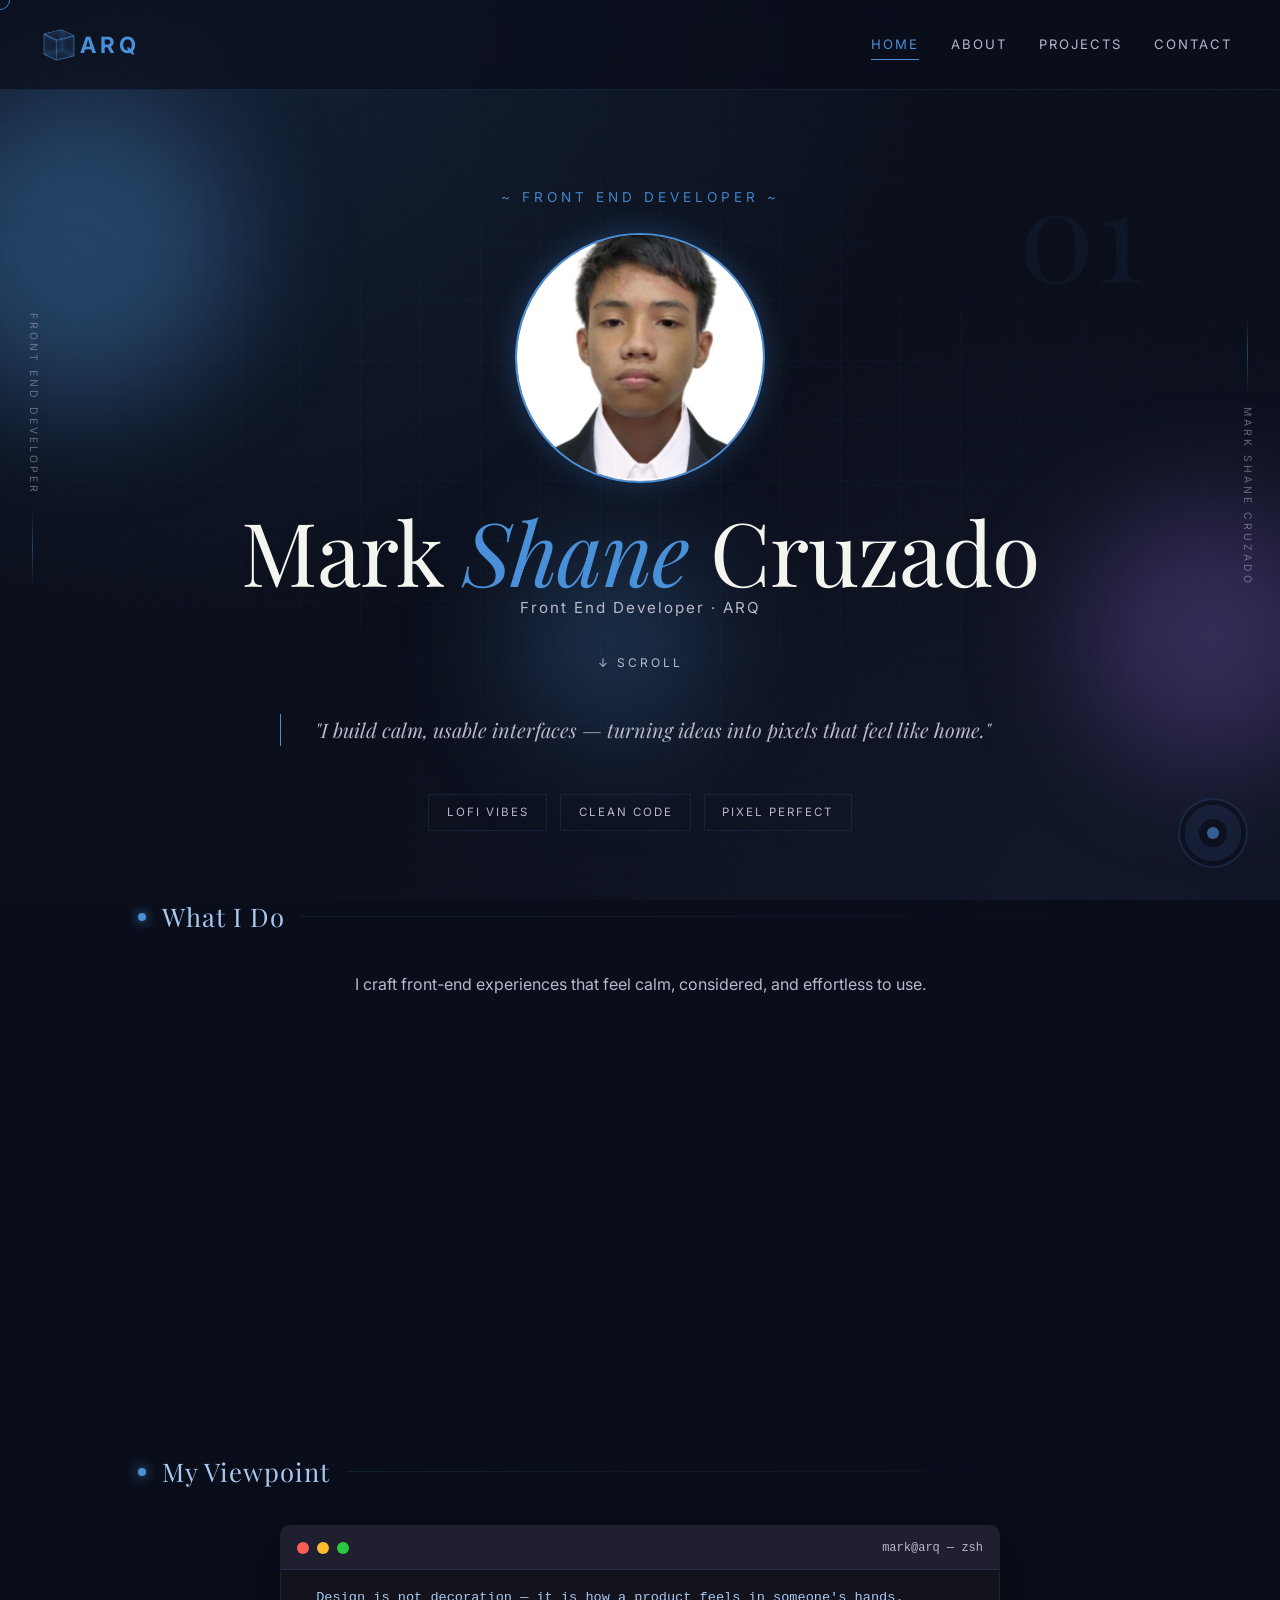
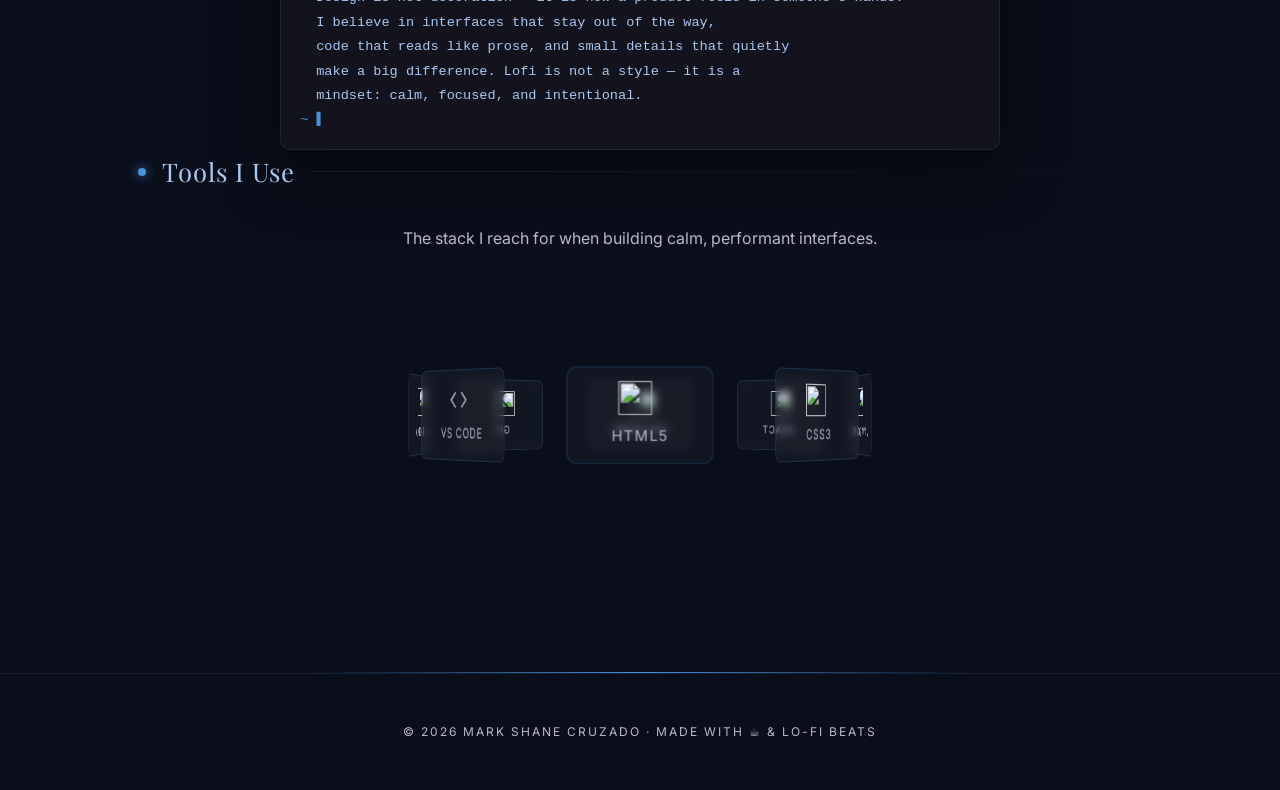
==== index.html @ 0806b543 "add stuff" ====
<!DOCTYPE html>
<html lang="en">
<head>
<meta charset="UTF-8">
<meta name="viewport" content="width=device-width, initial-scale=1.0">
<title>Mark Shane Cruzado — Front End Developer</title>
<link rel="preconnect" href="https://fonts.googleapis.com">
<link rel="preconnect" href="https://fonts.gstatic.com" crossorigin>
<link href="https://fonts.googleapis.com/css2?family=Playfair+Display:ital,wght@0,300;0,400;1,300&family=Inter:wght@300;400;500&display=swap" rel="stylesheet">
<link rel="stylesheet" href="styles.css">
</head>
<body>
  <div class="noise"></div>
  <div class="orb one"></div>
  <div class="orb two"></div>
  <div class="orb three"></div>
  <div class="record"></div>
  <div class="grid-bg"></div>
  <div class="loader">
    <div class="cube-loader">
      <div class="cube-face front"></div>
      <div class="cube-face back"></div>
      <div class="cube-face right"></div>
      <div class="cube-face left"></div>
      <div class="cube-face top"></div>
      <div class="cube-face bottom"></div>
    </div>
    <span class="loader-text" id="loaderText">ARQ</span>
    <span class="loader-sub" id="loaderSub">Access / Resolve / Question</span>
    <div class="loader-bar"></div>
  </div>
  <div class="cursor"></div>
  <div class="scroll-progress"></div>
  <div class="parallax-bg">
    <div class="para-layer para-1"></div>
    <div class="para-layer para-2"></div>
    <div class="para-layer para-3"></div>
  </div>
  <div class="side-left">
    <span class="side-text">front end developer</span>
    <div class="side-line"></div>
  </div>
  <div class="side-right">
    <div class="side-line"></div>
    <span class="side-text">mark shane cruzado</span>
  </div>
  <header class="site-header">
    <div class="logo"><span class="cube"><span class="face front"></span><span class="face back"></span><span class="face right"></span><span class="face left"></span><span class="face top"></span><span class="face bottom"></span></span><span class="dot">ARQ</span></div>
    <button class="burger" id="burgerBtn" aria-label="Menu">
      <span></span><span></span><span></span>
    </button>
    <nav id="mainNav">
      <a href="index.html" class="active">home</a>
      <a href="about.html">about</a>
      <a href="projects.html">projects</a>
      <a href="contact.html">contact</a>
    </nav>
  </header>

  <main class="hero">
    <p class="eyebrow">~ front end developer ~</p>
    <div class="profile-wrap">
      <div class="profile-pic">
        <img src="pics/shn.jpg" alt="Mark Shane Cruzado" />
      </div>
    </div>
    <h1 class="name">Mark <em>Shane</em> Cruzado</h1>
    <p class="subtitle">Front End Developer · ARQ</p>
    <div class="scroll-hint">↓ scroll</div>
    <blockquote class="quote">
      "I build calm, usable interfaces — turning ideas into pixels that feel like home."
    </blockquote>
    <div class="meta" style="justify-content:center">
      <span class="pill">Lofi vibes</span>
      <span class="pill">Clean code</span>
      <span class="pill">Pixel perfect</span>
    </div>

    <section class="what-i-do" style="text-align:center">
      <h2>What I Do</h2>
      <p class="section-lead">I craft front-end experiences that feel calm, considered, and effortless to use.</p>
      <div class="slideshow">
        <div class="slide" style="--i:0">
          <div class="card">
            <div class="card-icon">
              <svg viewBox="0 0 24 24" fill="none" stroke="currentColor" stroke-width="1.5"><rect x="3" y="3" width="18" height="18" rx="2"/><path d="M3 9h18M9 21V9"/></svg>
            </div>
            <h3>UI Development</h3>
            <p>Building responsive, accessible interfaces with semantic HTML, modern CSS, and component-driven JavaScript that scale gracefully.</p>
          </div>
        </div>
        <div class="slide" style="--i:1">
          <div class="card">
            <div class="card-icon">
              <svg viewBox="0 0 24 24" fill="none" stroke="currentColor" stroke-width="1.5"><path d="M3 12h4l3-9 4 18 3-9h4"/></svg>
            </div>
            <h3>Interaction Design</h3>
            <p>Bringing layouts to life through subtle motion, fluid transitions, and micro-interactions that guide without overwhelming.</p>
          </div>
        </div>
        <div class="slide" style="--i:2">
          <div class="card">
            <div class="card-icon">
              <svg viewBox="0 0 24 24" fill="none" stroke="currentColor" stroke-width="1.5"><path d="M13 2L3 14h9l-1 8 10-12h-9l1-8z"/></svg>
            </div>
            <h3>Performance</h3>
            <p>Optimizing load times, accessibility scores, and bundle weight so every experience stays fast and inclusive.</p>
          </div>
        </div>
      </div>
    </section>

    <section class="terminal-section" style="text-align:center">
      <h2>My Viewpoint</h2>
      <div class="terminal">
        <div class="terminal-bar">
          <span class="dot red"></span>
          <span class="dot yellow"></span>
          <span class="dot green"></span>
          <span class="terminal-title">mark@arq — zsh</span>
        </div>
        <div class="terminal-body">
          <p class="output type-line">Design is not decoration — it is how a product feels in someone's hands.</p>
          <p class="output type-line">I believe in interfaces that stay out of the way,</p>
          <p class="output type-line">code that reads like prose, and small details that quietly</p>
          <p class="output type-line">make a big difference. Lofi is not a style — it is a</p>
          <p class="output type-line">mindset: calm, focused, and intentional.</p>
          <p><span class="prompt">~</span> <span class="cursor-blink">▌</span></p>
        </div>
      </div>
    </section>

    <section class="tools" style="text-align:center">
      <h2>Tools I Use</h2>
      <p class="section-lead">The stack I reach for when building calm, performant interfaces.</p>
      <div class="carousel">
        <div class="carousel-track">
          <div class="carousel-item"><img class="tool-icon" src="https://cdn.simpleicons.org/html5/4a90d9" alt=""><span>HTML5</span></div>
          <div class="carousel-item"><img class="tool-icon" src="https://cdn.simpleicons.org/css/4a90d9" alt=""><span>CSS3</span></div>
          <div class="carousel-item"><img class="tool-icon" src="https://cdn.simpleicons.org/javascript/4a90d9" alt=""><span>JavaScript</span></div>
          <div class="carousel-item"><img class="tool-icon" src="https://cdn.simpleicons.org/react/4a90d9" alt=""><span>React</span></div>
          <div class="carousel-item"><img class="tool-icon" src="https://cdn.simpleicons.org/tailwindcss/4a90d9" alt=""><span>Tailwind</span></div>
          <div class="carousel-item"><img class="tool-icon" src="https://cdn.simpleicons.org/git/4a90d9" alt=""><span>Git</span></div>
          <div class="carousel-item"><img class="tool-icon" src="https://cdn.simpleicons.org/figma/4a90d9" alt=""><span>Figma</span></div>
          <div class="carousel-item"><svg class="tool-icon" viewBox="0 0 24 24" fill="none" stroke="currentColor" stroke-width="1.5"><path d="M8 6l-6 6 6 6M16 6l6 6-6 6"/></svg><span>VS Code</span></div>
        </div>
      </div>
    </section>
  </main>

  <footer>
    <p>© 2026 Mark Shane Cruzado · made with ☕ & lo-fi beats</p>
  </footer>
  <script>
    const cursor = document.querySelector('.cursor');
    document.addEventListener('mousemove', e => {
      cursor.style.left = e.clientX + 'px';
      cursor.style.top = e.clientY + 'px';
    });
    document.querySelectorAll('a, button, .card, .pill').forEach(el => {
      el.addEventListener('mouseenter', () => cursor.classList.add('hover'));
      el.addEventListener('mouseleave', () => cursor.classList.remove('hover'));
    });
    const scrollProgress = document.querySelector('.scroll-progress');
    window.addEventListener('scroll', () => {
      const scrollTop = window.scrollY;
      const docHeight = document.documentElement.scrollHeight - window.innerHeight;
      const progress = (scrollTop / docHeight) * 100;
      scrollProgress.style.width = progress + '%';
    });
    document.getElementById('burgerBtn').addEventListener('click', function(){ document.getElementById('mainNav').classList.toggle('open'); this.classList.toggle('open'); });
    document.querySelectorAll('#mainNav a').forEach(a => a.addEventListener('click', () => { document.getElementById('mainNav').classList.remove('open'); document.getElementById('burgerBtn').classList.remove('open'); }));
    // Decrypt effect for ARQ
    const loaderText = document.getElementById('loaderText');
    const loaderSub = document.getElementById('loaderSub');
    const chars = 'ABCDEFGHIJKLMNOPQRSTUVWXYZ0123456789!@#$%';
    const target = 'ARQ';
    const subTarget = 'Access / Resolve / Question';
    let iteration = 0;
    const interval = setInterval(() => {
      loaderText.textContent = target.split('').map((letter, i) => {
        if (i < iteration) return target[i];
        return chars[Math.floor(Math.random() * chars.length)];
      }).join('');
      if (iteration >= target.length) {
        clearInterval(interval);
        // start subtitle decrypt after ARQ finishes
        let subIter = 0;
        const subInterval = setInterval(() => {
          loaderSub.textContent = subTarget.split('').map((letter, i) => {
            if (letter === ' ' || letter === '/') return letter;
            if (i < subIter) return subTarget[i];
            return chars[Math.floor(Math.random() * chars.length)];
          }).join('');
          if (subIter >= subTarget.length) clearInterval(subInterval);
          subIter += 1 / 4;
        }, 60);
      }
      iteration += 1 / 3;
    }, 40);
  </script>
</body>
</html>
---- styles.css ----
:root {
  --bg: #0a0e1a;
  --bg-2: #10162a;
  --card: rgba(255,255,255,0.03);
  --card-border: rgba(74,144,217,0.22);
  --accent: #4a90d9;
  --accent-2: #a8c8f0;
  --text: #f5f5f0;
  --muted: #b8b8c8;
  --border: rgba(74,144,217,0.14);
  --shadow: 0 20px 60px rgba(0,0,0,0.5);
  --glow: 0 0 40px rgba(74,144,217,0.2);
}

* { box-sizing: border-box; margin: 0; padding: 0; }

html, body {
  background: var(--bg);
  color: var(--text);
  font-family: "Inter", "Helvetica Neue", system-ui, sans-serif;
  line-height: 1.7;
  min-height: 100vh;
  -webkit-font-smoothing: antialiased;
}

body {
  background-image:
    radial-gradient(ellipse at 15% 0%, rgba(74,144,217,0.14), transparent 50%),
    radial-gradient(ellipse at 85% 100%, rgba(100,120,200,0.08), transparent 50%);
  background-attachment: fixed;
}

/* Lofi floating orbs */
.orb {
  position: fixed; border-radius: 50%; pointer-events: none; z-index: 0;
  filter: blur(60px); opacity: 0.35;
  animation: float 12s ease-in-out infinite;
}
.orb.one { width: 320px; height: 320px; background: #4a90d9; top: 10%; left: -80px; }
.orb.two { width: 260px; height: 260px; background: #7c5cbf; bottom: 15%; right: -60px; animation-delay: -4s; }
.orb.three { width: 200px; height: 200px; background: #3a6ea5; top: 60%; left: 40%; animation-delay: -8s; }

@keyframes float {
  0%, 100% { transform: translate(0,0) scale(1); }
  33% { transform: translate(30px,-40px) scale(1.05); }
  66% { transform: translate(-20px,30px) scale(0.95); }
}

/* Lofi vinyl / record accent */
.record {
  position: fixed; bottom: 2rem; right: 2rem; width: 70px; height: 70px;
  border-radius: 50%; border: 2px solid rgba(74,144,217,0.3);
  background: radial-gradient(circle, #0a0e1a 30%, #1a2540 31%, #1a2540 60%, #0a0e1a 61%);
  z-index: 3; animation: spin 8s linear infinite; opacity: 0.6;
}
.record::after {
  content: ''; position: absolute; top: 50%; left: 50%; transform: translate(-50%,-50%);
  width: 12px; height: 12px; border-radius: 50%; background: #4a90d9;
}

@keyframes spin { to { transform: rotate(360deg); } }

/* Subtle grid background */
.grid-bg {
  position: fixed; inset: 0; pointer-events: none; z-index: 0;
  background-image:
    linear-gradient(rgba(74,144,217,0.04) 1px, transparent 1px),
    linear-gradient(90deg, rgba(74,144,217,0.04) 1px, transparent 1px);
  background-size: 60px 60px;
  mask-image: radial-gradient(ellipse at center, black 30%, transparent 80%);
  -webkit-mask-image: radial-gradient(ellipse at center, black 30%, transparent 80%);
}

/* Card shine */
.card { position: relative; overflow: hidden; }
.card::before {
  content: ''; position: absolute; top: 0; left: -100%; width: 100%; height: 100%;
  background: linear-gradient(90deg, transparent, rgba(74,144,217,0.08), transparent);
  transition: left .6s;
}
.card:hover::before { left: 100%; }

/* Section divider glow */
section h2::before {
  content: ''; width: 8px; height: 8px; border-radius: 50%;
  background: var(--accent); box-shadow: 0 0 12px var(--accent);
}

.noise {
  position: fixed; inset: 0; pointer-events: none; opacity: 0.025; z-index: 1;
  background-image: url("data:image/svg+xml;utf8,<svg xmlns='http://www.w3.org/2000/svg' width='200' height='200'><filter id='n'><feTurbulence type='fractalNoise' baseFrequency='0.8' numOctaves='3'/></filter><rect width='100%' height='100%' filter='url(%23n)'/></svg>");
}

.site-header {
  display: flex; align-items: center; justify-content: space-between;
  padding: 1.6rem 3rem; border-bottom: 1px solid var(--border);
  backdrop-filter: blur(12px); position: sticky; top: 0; z-index: 10;
  background: rgba(10,14,26,0.7);
}
.logo { font-weight: 300; font-size: 1.4rem; letter-spacing: 4px; text-transform: uppercase; display: flex; align-items: center; gap: .6rem; }
.logo .dot { color: var(--accent); font-weight: 700; }
.logo-icon { width: 28px; height: 28px; }

/* 3D Cube Logo */
.cube {
  width: 22px; height: 22px;
  position: relative;
  transform-style: preserve-3d;
  transform: rotateX(-20deg) rotateY(35deg);
  animation: cubeSpin 8s linear infinite;
}
.cube .face {
  position: absolute; width: 22px; height: 22px;
  border: 1px solid rgba(74,144,217,0.6);
  background: rgba(74,144,217,0.08);
  backdrop-filter: blur(2px);
}
.cube .front  { transform: translateZ(11px); }
.cube .back   { transform: rotateY(180deg) translateZ(11px); }
.cube .right  { transform: rotateY(90deg) translateZ(11px); }
.cube .left   { transform: rotateY(-90deg) translateZ(11px); }
.cube .top    { transform: rotateX(90deg) translateZ(11px); }
.cube .bottom { transform: rotateX(-90deg) translateZ(11px); }

@keyframes cubeSpin {
  0%   { transform: rotateX(-20deg) rotateY(0deg); }
  100% { transform: rotateX(-20deg) rotateY(360deg); }
}
nav a {
  color: var(--muted); text-decoration: none; margin-left: 2rem;
  font-size: 0.82rem; letter-spacing: 2px; text-transform: uppercase;
  transition: color .3s; position: relative;
}
nav a::after {
  content: ''; position: absolute; left: 0; bottom: -4px; width: 0; height: 1px;
  background: var(--accent); transition: width .3s;
}
nav a:hover, nav a.active { color: var(--accent); }
nav a:hover::after, nav a.active::after { width: 100%; }

.hero { max-width: 1100px; margin: 0 auto; padding: 6rem 3rem 8rem; position: relative; z-index: 2; text-align: center; }
.hero::after {
  content: ''; position: absolute; bottom: 0; left: 50%; transform: translateX(-50%);
  width: 60%; height: 1px; background: linear-gradient(90deg, transparent, var(--accent), transparent);
}
@media (min-width: 1400px) { .hero { max-width: 1300px; } .hero .name { font-size: 6rem; } }
@media (max-width: 720px) { .hero { padding: 4rem 1.5rem 6rem; } .hero .name { font-size: 2.8rem; } }
.hero .name { text-align: center; }
.hero .quote { margin-left: auto; margin-right: auto; }
.hero .meta { justify-content: center; }
.subtitle { color: var(--muted); font-size: .95rem; margin-bottom: 2rem; letter-spacing: 2px; }
.scroll-hint { color: var(--muted); font-size: .75rem; letter-spacing: 3px; text-transform: uppercase; margin-top: 2rem; animation: bounce 2s ease-in-out infinite; }
@keyframes bounce { 0%,100% { transform: translateY(0); } 50% { transform: translateY(8px); } }

.name em { font-style: italic; color: var(--accent); }

/* Side decorations */
.side-left, .side-right {
  position: fixed; top: 50%; transform: translateY(-50%);
  display: flex; flex-direction: column; align-items: center; gap: .8rem;
  z-index: 2; pointer-events: none;
}
.side-left { left: 1.5rem; }
.side-right { right: 1.5rem; }
.side-text {
  font-size: .65rem; letter-spacing: 3px; text-transform: uppercase;
  color: var(--muted); writing-mode: vertical-rl; text-orientation: mixed;
  opacity: .5;
}
.side-line {
  width: 1px; height: 80px;
  background: linear-gradient(180deg, transparent, var(--accent), transparent);
  opacity: .4;
}
@media (max-width: 1024px) {
  .side-left, .side-right { display: none; }
}

/* Page loader */
.loader {
  position: fixed; inset: 0; z-index: 99999;
  background: var(--bg);
  display: flex; flex-direction: column; align-items: center; justify-content: center; gap: 2rem;
  animation: loaderFade 2.5s ease 5s forwards;
}

/* Rubik's Cube Loader */
.cube-loader {
  width: 80px; height: 80px;
  position: relative;
  transform-style: preserve-3d;
  animation: cubeRotate 3s linear infinite;
}
.cube-loader .cube-face {
  position: absolute; width: 80px; height: 80px;
  border: 2px solid rgba(74,144,217,0.3);
  background: rgba(74,144,217,0.05);
  backdrop-filter: blur(2px);
}
.cube-loader .front  { transform: translateZ(40px); background: linear-gradient(135deg, rgba(233,69,96,0.3), rgba(74,144,217,0.1)); }
.cube-loader .back   { transform: rotateY(180deg) translateZ(40px); background: linear-gradient(135deg, rgba(244,162,97,0.3), rgba(74,144,217,0.1)); }
.cube-loader .right  { transform: rotateY(90deg) translateZ(40px); background: linear-gradient(135deg, rgba(74,144,217,0.3), rgba(100,120,200,0.1)); }
.cube-loader .left   { transform: rotateY(-90deg) translateZ(40px); background: linear-gradient(135deg, rgba(124,92,191,0.3), rgba(74,144,217,0.1)); }
.cube-loader .top    { transform: rotateX(90deg) translateZ(40px); background: linear-gradient(135deg, rgba(58,110,165,0.3), rgba(74,144,217,0.1)); }
.cube-loader .bottom { transform: rotateX(-90deg) translateZ(40px); background: linear-gradient(135deg, rgba(42,42,74,0.3), rgba(74,144,217,0.1)); }
@keyframes cubeRotate {
  0%   { transform: rotateX(0deg) rotateY(0deg); }
  100% { transform: rotateX(360deg) rotateY(360deg); }
}
.loader-bar {
  position: absolute; bottom: 0; left: 0; height: 3px;
  background: var(--accent); width: 0;
  animation: loaderBar 2s ease forwards;
}
.loader-text {
  font-family: "Playfair Display", serif; font-size: 3rem;
  color: var(--accent); letter-spacing: 8px;
  animation: loaderPulse 2s ease infinite;
}
@keyframes loaderBar { to { width: 100%; } }
@keyframes loaderFade { to { opacity: 0; visibility: hidden; } }
@keyframes loaderPulse { 0%,100% { opacity: .6; } 50% { opacity: 1; } }

/* Scroll progress bar */
.scroll-progress {
  position: fixed; top: 0; left: 0; height: 3px;
  background: linear-gradient(90deg, var(--accent), var(--accent-2));
  z-index: 100; width: 0%;
  box-shadow: 0 0 10px var(--accent);
}

/* Profile Picture & Chibi */
.profile-wrap {
  position: relative;
  display: inline-block;
  margin-bottom: 1.5rem;
}
.profile-pic {
  width: 250px;
  height: 250px;
  border-radius: 50%;
  overflow: hidden;
  border: 2px solid var(--accent);
  box-shadow: 0 0 30px rgba(74,144,217,0.3);
  margin: 0 auto;
}
.profile-pic img {
  width: 100%;
  height: 100%;
  object-fit: cover;
}
.chibi-deepseek {
  position: absolute;
  top: -20px;
  right: -15px;
  z-index: 5;
  animation: chibiFloat 3s ease-in-out infinite;
}
.chibi-deepseek svg {
  width: 40px;
  height: 40px;
}
@keyframes chibiFloat {
  0%, 100% { transform: translateY(0); }
  50% { transform: translateY(-6px); }
}

/* Custom cursor */
body { cursor: none; }
.cursor {
  position: fixed; width: 20px; height: 20px; border-radius: 50%;
  border: 1.5px solid var(--accent); pointer-events: none; z-index: 9999;
  transform: translate(-50%, -50%); transition: width .2s, height .2s, background .2s;
  mix-blend-mode: difference;
}
.cursor.hover { width: 50px; height: 50px; background: rgba(74,144,217,0.1); }

/* Magnetic nav */
nav a { display: inline-block; }

/* Hero number counter vibe */
.hero::before {
  content: '01'; position: absolute; top: 2rem; right: 3rem;
  font-family: "Playfair Display", serif; font-size: 8rem; font-weight: 300;
  color: rgba(74,144,217,0.06); pointer-events: none; z-index: 0;
}
.eyebrow {
  color: var(--accent); font-size: 0.85rem; letter-spacing: 4px; text-transform: uppercase;
  margin-bottom: 1.5rem; opacity: .9;
}
.name {
  font-family: "Playfair Display", "Georgia", serif;
  font-size: clamp(3rem, 7vw, 5.5rem);
  font-weight: 400; letter-spacing: -1px; line-height: 1.0;
  color: var(--text);
}
.name em { font-style: italic; color: var(--accent); }
.quote {
  margin: 2.5rem 0 3rem; padding-left: 1.5rem;
  border-left: 1px solid var(--accent);
  color: var(--muted); font-style: italic; font-size: 1.25rem;
  font-family: "Playfair Display", "Georgia", serif; font-weight: 300;
  max-width: 720px; line-height: 1.6;
}
.meta { display: flex; gap: .8rem; flex-wrap: wrap; margin-bottom: 4rem; }
.pill {
  font-size: .72rem; padding: .5rem 1.1rem; border: 1px solid var(--border);
  border-radius: 0; color: var(--muted); background: transparent;
  letter-spacing: 2px; text-transform: uppercase;
  transition: all .3s;
}
.pill:hover { border-color: var(--accent); color: var(--accent); }

section h2 {
  font-family: "Playfair Display", serif; font-size: 1.6rem; font-weight: 300;
  color: var(--accent-2); margin-bottom: 2rem; letter-spacing: 1px;
  display: flex; align-items: center; gap: 1rem; justify-content: center;
}
section h2::after {
  content: ''; flex: 1; height: 1px; background: linear-gradient(90deg, var(--border), transparent);
}

/* 3D Slideshow */
.slideshow {
  position: relative; width: 100%; max-width: 600px; height: 380px; margin: 0 auto;
  perspective: 1200px;
}
@media (min-width: 1024px) {
  .slideshow { max-width: 720px; height: 420px; }
}
@media (max-width: 720px) {
  .slideshow { max-width: 320px; height: 260px; }
}
.slideshow .slide .card {
  border-radius: 4px;
  padding: 1.2rem 1.5rem;
  display: flex; flex-direction: column; align-items: center; justify-content: center; gap: .5rem;
  border: 1px solid rgba(74,144,217,0.3);
  box-shadow: 0 0 40px rgba(74,144,217,0.1), inset 0 0 60px rgba(74,144,217,0.03);
  background: linear-gradient(135deg, rgba(255,255,255,0.03), rgba(74,144,217,0.05));
}
.slideshow .slide .card::before {
  content: ''; position: absolute; top: 0; left: 0; right: 0; height: 2px;
  background: linear-gradient(90deg, transparent, var(--accent), transparent);
}
.slideshow .slide .card h3 {
  font-size: 1.3rem; letter-spacing: 2px;
  text-transform: uppercase;
}
.slideshow .slide .card .card-icon {
  color: var(--accent);
}
.slideshow .slide .card-icon {
  width: 32px; height: 32px;
}
.slideshow .slide .card h3 {
  font-size: 1.3rem;
}
.slideshow .slide .card p {
  font-size: .9rem; max-width: 420px;
}
.slide {
  position: absolute; inset: 0;
  transform-style: preserve-3d;
  animation: slideShow 12s infinite;
  animation-delay: calc(var(--i) * 4s);
  opacity: 0;
}
.slide .card {
  width: 100%; height: 100%; max-width: none;
  transform: rotateY(0deg) translateZ(0);
  backface-visibility: hidden;
}
@keyframes slideShow {
  0%   { opacity: 0; transform: translateX(120%) scale(0.9); filter: blur(8px); }
  8%   { opacity: 1; transform: translateX(0) scale(1); filter: blur(0); }
  25%  { opacity: 1; transform: translateX(0) scale(1); filter: blur(0); }
  33%  { opacity: 0; transform: translateX(-120%) scale(0.9); filter: blur(8px); }
  100% { opacity: 0; transform: translateX(-120%) scale(0.9); filter: blur(8px); }
}
.card {
  background: var(--card); border: 1px solid var(--card-border); border-radius: 2px;
  padding: 2rem; box-shadow: var(--shadow); transition: all .4s;
  backdrop-filter: blur(4px); position: relative; overflow: hidden;
}
.card::after {
  content: ''; position: absolute; inset: 0; border-radius: 2px;
  background: linear-gradient(135deg, rgba(74,144,217,0.08), transparent 50%);
  pointer-events: none;
}
.card:hover { transform: translateY(-6px); border-color: var(--accent); box-shadow: var(--glow); }
.card h3 {
  font-family: "Playfair Display", serif; font-size: 1.2rem; margin-bottom: .8rem;
  color: var(--accent); font-weight: 400;
}
.card p { font-size: .9rem; color: var(--muted); line-height: 1.7; }
.card-icon { width: 28px; height: 28px; margin-bottom: 1rem; color: var(--accent); }
.card-icon svg { width: 100%; height: 100%; }
.tool-icon { width: 18px; height: 18px; vertical-align: middle; margin-right: .5rem; }

.viewpoint { margin-bottom: 3rem; }
.viewpoint p { font-size: 1.05rem; color: var(--muted); line-height: 1.8; max-width: 760px; margin: 0 auto; }
.what-i-do, .viewpoint, .tools { text-align: center; }
.card { text-align: center; }
.section-lead { color: var(--muted); font-size: 1rem; margin-bottom: 2rem; max-width: 600px; margin-left: auto; margin-right: auto; }

/* macOS Terminal */
.terminal {
  max-width: 720px; margin: 0 auto; text-align: left;
  background: rgba(20,20,30,0.9); border: 1px solid var(--border);
  border-radius: 10px; overflow: hidden; box-shadow: var(--shadow);
  font-family: "JetBrains Mono", "Fira Code", ui-monospace, monospace;
}
.terminal-bar {
  display: flex; align-items: center; gap: .5rem; padding: .7rem 1rem;
  background: rgba(40,40,60,0.6); border-bottom: 1px solid var(--border);
}
.terminal-bar .dot { width: 12px; height: 12px; border-radius: 50%; display: inline-block; }
.terminal-bar .dot.red { background: #ff5f57; }
.terminal-bar .dot.yellow { background: #febc2e; }
.terminal-bar .dot.green { background: #28c840; }
.terminal-title { margin-left: auto; font-size: .75rem; color: var(--muted); }
.terminal-body { padding: 1rem 1.2rem; font-size: .85rem; line-height: 1.8; }
.terminal-body p { margin: 0; color: var(--muted); }
.terminal-body .prompt { color: var(--accent); }
.terminal-body .cmd { color: var(--text); }
.terminal-body .output { color: var(--accent-2); padding-left: 1rem; }
.type-line {
  overflow: hidden; white-space: nowrap; border-right: 2px solid transparent;
  width: 0; animation: typing 3s steps(60, end) forwards;
}
.type-line:nth-child(1) { animation-delay: 0.2s; }
.type-line:nth-child(2) { animation-delay: 2.5s; }
.type-line:nth-child(3) { animation-delay: 4.8s; }
.type-line:nth-child(4) { animation-delay: 7.1s; }
.type-line:nth-child(5) { animation-delay: 9.4s; }
@keyframes typing { from { width: 0; } to { width: 100%; } }
.cursor-blink { color: var(--accent); animation: blink 1s step-end infinite; }
@keyframes blink { 50% { opacity: 0; } }

/* 3D Carousel */
.carousel {
  perspective: 1200px;
  width: 100%; max-width: 1200px; margin: 0 auto;
  height: 300px;
  position: relative;
}
@media (min-width: 1200px) {
  .carousel { max-width: 1100px; height: 260px; }
  .carousel-item { width: 160px; height: 100px; margin: -50px 0 0 -80px; }
  .carousel-item .tool-icon { width: 36px; height: 36px; }
  .carousel-item:nth-child(1) { transform: rotateY(0deg) translateZ(300px); }
  .carousel-item:nth-child(2) { transform: rotateY(45deg) translateZ(300px); }
  .carousel-item:nth-child(3) { transform: rotateY(90deg) translateZ(300px); }
  .carousel-item:nth-child(4) { transform: rotateY(135deg) translateZ(300px); }
  .carousel-item:nth-child(5) { transform: rotateY(180deg) translateZ(300px); }
  .carousel-item:nth-child(6) { transform: rotateY(225deg) translateZ(300px); }
  .carousel-item:nth-child(7) { transform: rotateY(270deg) translateZ(300px); }
  .carousel-item:nth-child(8) { transform: rotateY(315deg) translateZ(300px); }
}
@media (min-width: 1600px) {
  .carousel { max-width: 1300px; height: 300px; }
  .carousel-item { width: 180px; height: 110px; margin: -55px 0 0 -90px; font-size: .85rem; }
  .carousel-item .tool-icon { width: 40px; height: 40px; }
  .carousel-item:nth-child(1) { transform: rotateY(0deg) translateZ(360px); }
  .carousel-item:nth-child(2) { transform: rotateY(45deg) translateZ(360px); }
  .carousel-item:nth-child(3) { transform: rotateY(90deg) translateZ(360px); }
  .carousel-item:nth-child(4) { transform: rotateY(135deg) translateZ(360px); }
  .carousel-item:nth-child(5) { transform: rotateY(180deg) translateZ(360px); }
  .carousel-item:nth-child(6) { transform: rotateY(225deg) translateZ(360px); }
  .carousel-item:nth-child(7) { transform: rotateY(270deg) translateZ(360px); }
  .carousel-item:nth-child(8) { transform: rotateY(315deg) translateZ(360px); }
}
@media (max-width: 720px) {
  .carousel { max-width: 360px; height: 160px; }
}
@media (min-width: 1400px) {
  .carousel { max-width: 900px; height: 200px; }
  .carousel-item { width: 150px; height: 100px; margin: -50px 0 0 -75px; }
  .carousel-item:nth-child(1) { transform: rotateY(0deg) translateZ(280px); }
  .carousel-item:nth-child(2) { transform: rotateY(45deg) translateZ(280px); }
  .carousel-item:nth-child(3) { transform: rotateY(90deg) translateZ(280px); }
  .carousel-item:nth-child(4) { transform: rotateY(135deg) translateZ(280px); }
  .carousel-item:nth-child(5) { transform: rotateY(180deg) translateZ(280px); }
  .carousel-item:nth-child(6) { transform: rotateY(225deg) translateZ(280px); }
  .carousel-item:nth-child(7) { transform: rotateY(270deg) translateZ(280px); }
  .carousel-item:nth-child(8) { transform: rotateY(315deg) translateZ(280px); }
}
@media (max-width: 720px) {
  .carousel { max-width: 320px; height: 120px; }
  .carousel-item { width: 90px; height: 60px; margin: -30px 0 0 -45px; font-size: .65rem; }
  .carousel-item .tool-icon { width: 20px; height: 20px; }
  .carousel-item:nth-child(1) { transform: rotateY(0deg) translateZ(140px); }
  .carousel-item:nth-child(2) { transform: rotateY(45deg) translateZ(140px); }
  .carousel-item:nth-child(3) { transform: rotateY(90deg) translateZ(140px); }
  .carousel-item:nth-child(4) { transform: rotateY(135deg) translateZ(140px); }
  .carousel-item:nth-child(5) { transform: rotateY(180deg) translateZ(140px); }
  .carousel-item:nth-child(6) { transform: rotateY(225deg) translateZ(140px); }
  .carousel-item:nth-child(7) { transform: rotateY(270deg) translateZ(140px); }
  .carousel-item:nth-child(8) { transform: rotateY(315deg) translateZ(140px); }
}
.carousel-track {
  position: relative; width: 100%; height: 100%;
  transform-style: preserve-3d;
  animation: carouselSpin 20s linear infinite;
}
.carousel-item {
  position: absolute; top: 50%; left: 50%;
  width: 120px; height: 80px;
  margin: -40px 0 0 -60px;
  display: flex; flex-direction: column; align-items: center; justify-content: center; gap: .4rem;
  background: var(--card); border: 1px solid var(--card-border); border-radius: 8px;
  backdrop-filter: blur(4px); padding: .8rem;
  font-size: .75rem; color: var(--muted); letter-spacing: 1px; text-transform: uppercase;
  transition: all .3s;
}
.carousel-item:hover { border-color: var(--accent); color: var(--accent); transform: scale(1.1); }
.carousel-item .tool-icon { width: 28px; height: 28px; }

.carousel-item:nth-child(1) { transform: rotateY(0deg) translateZ(220px); }
.carousel-item:nth-child(2) { transform: rotateY(45deg) translateZ(220px); }
.carousel-item:nth-child(3) { transform: rotateY(90deg) translateZ(220px); }
.carousel-item:nth-child(4) { transform: rotateY(135deg) translateZ(220px); }
.carousel-item:nth-child(5) { transform: rotateY(180deg) translateZ(220px); }
.carousel-item:nth-child(6) { transform: rotateY(225deg) translateZ(220px); }
.carousel-item:nth-child(7) { transform: rotateY(270deg) translateZ(220px); }
.carousel-item:nth-child(8) { transform: rotateY(315deg) translateZ(220px); }

@keyframes carouselSpin {
  from { transform: rotateY(0deg); }
  to { transform: rotateY(360deg); }
}

footer {
  text-align: center; padding: 3rem; color: var(--muted); font-size: .75rem;
  letter-spacing: 2px; text-transform: uppercase; border-top: 1px solid var(--border);
}

.page { max-width: 1100px; margin: 0 auto; padding: 6rem 3rem 8rem; position: relative; z-index: 2; }
.page h1 {
  font-family: "Playfair Display", serif; font-size: 3rem; font-weight: 300;
  margin-bottom: 1.5rem; color: var(--accent-2); letter-spacing: 1px;
}
.page p { color: var(--muted); max-width: 720px; font-size: 1.05rem; }

/* Project Grid */
.project-grid {
  display: grid; grid-template-columns: repeat(auto-fit, minmax(300px, 1fr));
  gap: 1.5rem; margin-top: 2.5rem;
}
.project-card {
  background: var(--card); border: 1px solid var(--card-border); border-radius: 2px;
  padding: 2rem; box-shadow: var(--shadow); transition: all .4s;
  backdrop-filter: blur(4px); position: relative; overflow: hidden;
  display: flex; flex-direction: column; gap: .8rem;
}
.project-card::after {
  content: ''; position: absolute; inset: 0; border-radius: 2px;
  background: linear-gradient(135deg, rgba(74,144,217,0.08), transparent 50%);
  pointer-events: none;
}
.project-card:hover { transform: translateY(-6px); border-color: var(--accent); box-shadow: var(--glow); }
.project-tag {
  font-size: .65rem; letter-spacing: 2px; text-transform: uppercase;
  color: var(--accent); padding: .3rem .7rem; border: 1px solid var(--border);
  border-radius: 0; align-self: flex-start;
}
.project-card h3 {
  font-family: "Playfair Display", serif; font-size: 1.3rem;
  color: var(--accent-2); font-weight: 400;
}
.project-card p { font-size: .9rem; color: var(--muted); line-height: 1.7; }
.project-tech {
  display: flex; gap: .5rem; flex-wrap: wrap; margin-top: .5rem;
}
.project-tech span {
  font-size: .7rem; padding: .3rem .7rem; background: rgba(74,144,217,0.08);
  border: 1px solid var(--border); border-radius: 2px; color: var(--muted);
  letter-spacing: 1px; text-transform: uppercase;
}
.project-link {
  color: var(--accent); text-decoration: none; font-size: .85rem;
  letter-spacing: 2px; text-transform: uppercase; margin-top: .5rem;
  transition: color .3s;
}
.project-link:hover { color: var(--accent-2); }
ul.list { list-style: none; padding: 0; margin-top: 2.5rem; }
ul.list li {
  padding: 1.2rem 0; border-bottom: 1px solid var(--border); color: var(--muted);
  display: flex; gap: 1rem; align-items: baseline;
}
ul.list li strong {
  color: var(--accent); font-weight: 400; letter-spacing: 2px; text-transform: uppercase;
  font-size: .8rem; min-width: 110px;
}

/* Contact Grid */
.contact-grid {
  display: grid; grid-template-columns: repeat(auto-fit, minmax(260px, 1fr));
  gap: 1.5rem; margin-top: 2.5rem;
}
.contact-card {
  background: var(--card); border: 1px solid var(--card-border); border-radius: 2px;
  padding: 2rem; box-shadow: var(--shadow); transition: all .4s;
  backdrop-filter: blur(4px); position: relative; overflow: hidden;
  display: flex; flex-direction: column; gap: .8rem; align-items: center; text-align: center;
}
.contact-card::after {
  content: ''; position: absolute; inset: 0; border-radius: 2px;
  background: linear-gradient(135deg, rgba(74,144,217,0.08), transparent 50%);
  pointer-events: none;
}
.contact-card:hover { transform: translateY(-6px); border-color: var(--accent); box-shadow: var(--glow); }
.contact-icon {
  width: 40px; height: 40px; color: var(--accent); margin-bottom: .5rem;
}
.contact-icon svg { width: 100%; height: 100%; }
.contact-card h3 {
  font-family: "Playfair Display", serif; font-size: 1.2rem;
  color: var(--accent-2); font-weight: 400;
}
.contact-card p { font-size: .85rem; color: var(--muted); }
.contact-link {
  color: var(--accent); text-decoration: none; font-size: .8rem;
  letter-spacing: 2px; text-transform: uppercase; margin-top: .5rem;
  transition: color .3s;
}
.contact-link:hover { color: var(--accent-2); }

/* Contact Form */
.contact-form-wrapper {
  max-width: 600px; margin: 0 auto; position: relative;
}
.contact-form-wrapper::before {
  content: ''; position: absolute; inset: -2px;
  background: linear-gradient(135deg, var(--accent), transparent 40%, var(--accent-2));
  border-radius: 4px; z-index: -1; opacity: .3;
  filter: blur(20px);
}
.contact-form-wrapper::after {
  content: ''; position: absolute; top: -30px; right: -30px;
  width: 80px; height: 80px; border-radius: 50%;
  background: radial-gradient(circle, rgba(74,144,217,0.3), transparent);
  animation: float 6s ease-in-out infinite;
  pointer-events: none;
}
.contact-form {
  display: flex; flex-direction: column; gap: 1.2rem;
}
.form-group {
  display: flex; flex-direction: column; gap: .4rem;
}
.form-group label {
  font-size: .75rem; letter-spacing: 2px; text-transform: uppercase;
  color: var(--accent); font-weight: 500;
}
.form-group input,
.form-group textarea {
  background: var(--card); border: 1px solid var(--border); border-radius: 2px;
  padding: .8rem 1rem; color: var(--text); font-family: "Inter", sans-serif;
  font-size: .9rem; transition: border-color .3s, box-shadow .3s;
  backdrop-filter: blur(4px);
}
.form-group input:focus,
.form-group textarea:focus {
  outline: none; border-color: var(--accent);
  box-shadow: 0 0 15px rgba(74,144,217,0.15);
}
.form-group textarea { resize: vertical; min-height: 120px; }
.submit-btn {
  background: transparent; border: 1px solid var(--accent); color: var(--accent);
  padding: .9rem 2rem; font-size: .85rem; letter-spacing: 2px;
  text-transform: uppercase; cursor: pointer; transition: all .3s;
  align-self: flex-start; border-radius: 2px;
}
.submit-btn:hover {
  background: var(--accent); color: var(--bg);
  box-shadow: 0 0 30px rgba(74,144,217,0.3);
}

/* Contact Links */
.contact-links { margin-top: 4rem; }
.contact-links-grid {
  display: grid; grid-template-columns: repeat(auto-fit, minmax(280px, 1fr));
  gap: 1rem; margin-top: 1.5rem;
}
.contact-link-item {
  display: flex; align-items: center; gap: 1rem;
  background: var(--card); border: 1px solid var(--card-border); border-radius: 2px;
  padding: 1.2rem 1.5rem; text-decoration: none; transition: all .4s;
  backdrop-filter: blur(4px);
}
.contact-link-item:hover { border-color: var(--accent); transform: translateY(-3px); box-shadow: var(--glow); }
.contact-link-icon {
  width: 28px; height: 28px; color: var(--accent); flex-shrink: 0;
}
.contact-link-icon svg { width: 100%; height: 100%; }
.contact-link-item h3 {
  font-family: "Playfair Display", serif; font-size: 1rem;
  color: var(--accent-2); font-weight: 400;
}
.contact-link-item p { font-size: .8rem; color: var(--muted); }

/* Burger Menu */
.burger {
  display: none;
  flex-direction: column;
  gap: 5px;
  background: transparent;
  border: none;
  cursor: pointer;
  padding: .5rem;
  z-index: 20;
}
.burger span {
  width: 24px;
  height: 2px;
  background: var(--accent);
  transition: all .3s;
  border-radius: 2px;
}
.burger.open span:nth-child(1) { transform: rotate(45deg) translate(5px, 5px); }
.burger.open span:nth-child(2) { opacity: 0; }
.burger.open span:nth-child(3) { transform: rotate(-45deg) translate(5px, -5px); }

@media (max-width: 720px) {
  .burger { display: flex; }
  nav {
    position: fixed;
    top: 0;
    right: 0;
    width: 70%;
    max-width: 300px;
    height: 100vh;
    background: rgba(10,14,26,0.95);
    backdrop-filter: blur(20px);
    border-left: 1px solid var(--border);
    flex-direction: column;
    padding: 5rem 2rem 2rem;
    transform: translateX(100%);
    transition: transform .4s;
    z-index: 15;
    display: flex;
    gap: 1.5rem;
  }
  nav.open { transform: translateX(0); }
  nav a {
    margin-left: 0;
    font-size: .9rem;
    padding: .8rem 0;
    border-bottom: 1px solid var(--border);
  }
  .site-header { padding: 1.2rem 1.5rem; }
  .hero, .page { padding: 4rem 1.5rem 6rem; }
}
@media (min-width: 721px) {
  nav { display: flex; }
}
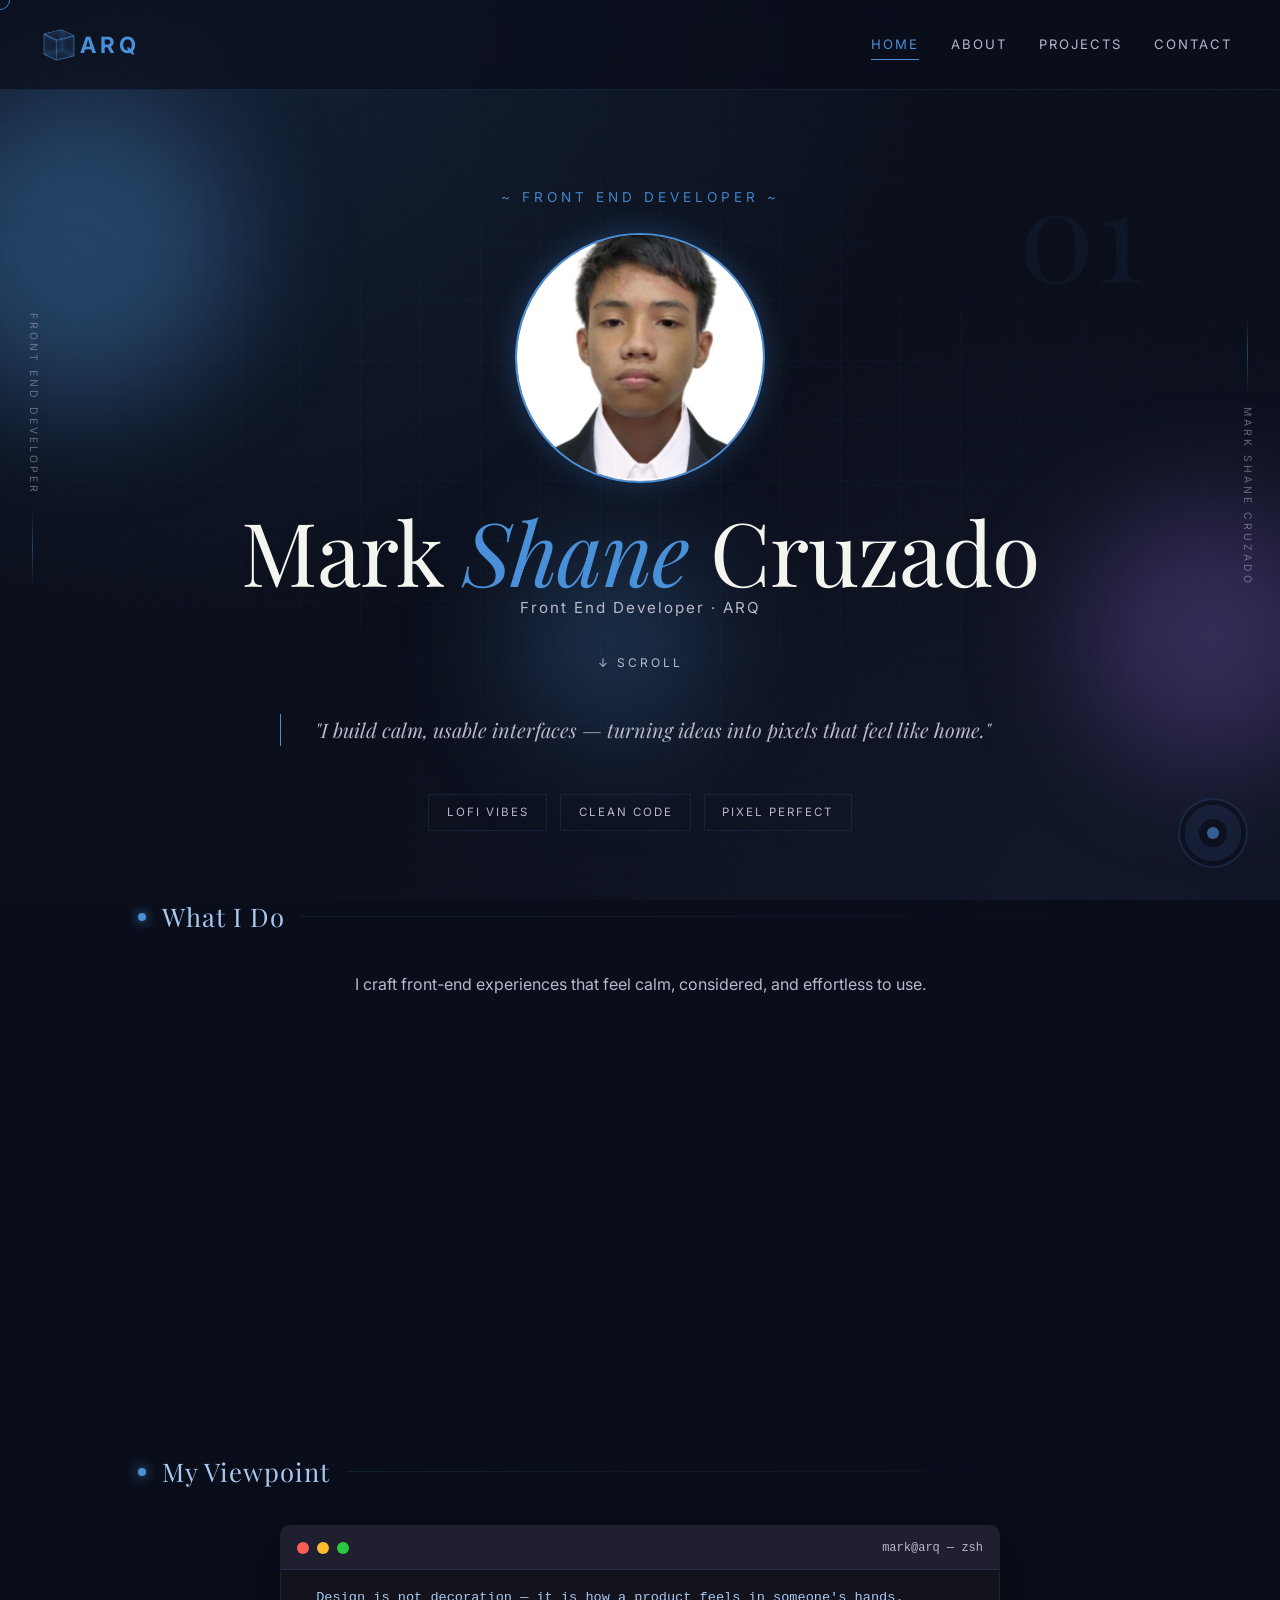
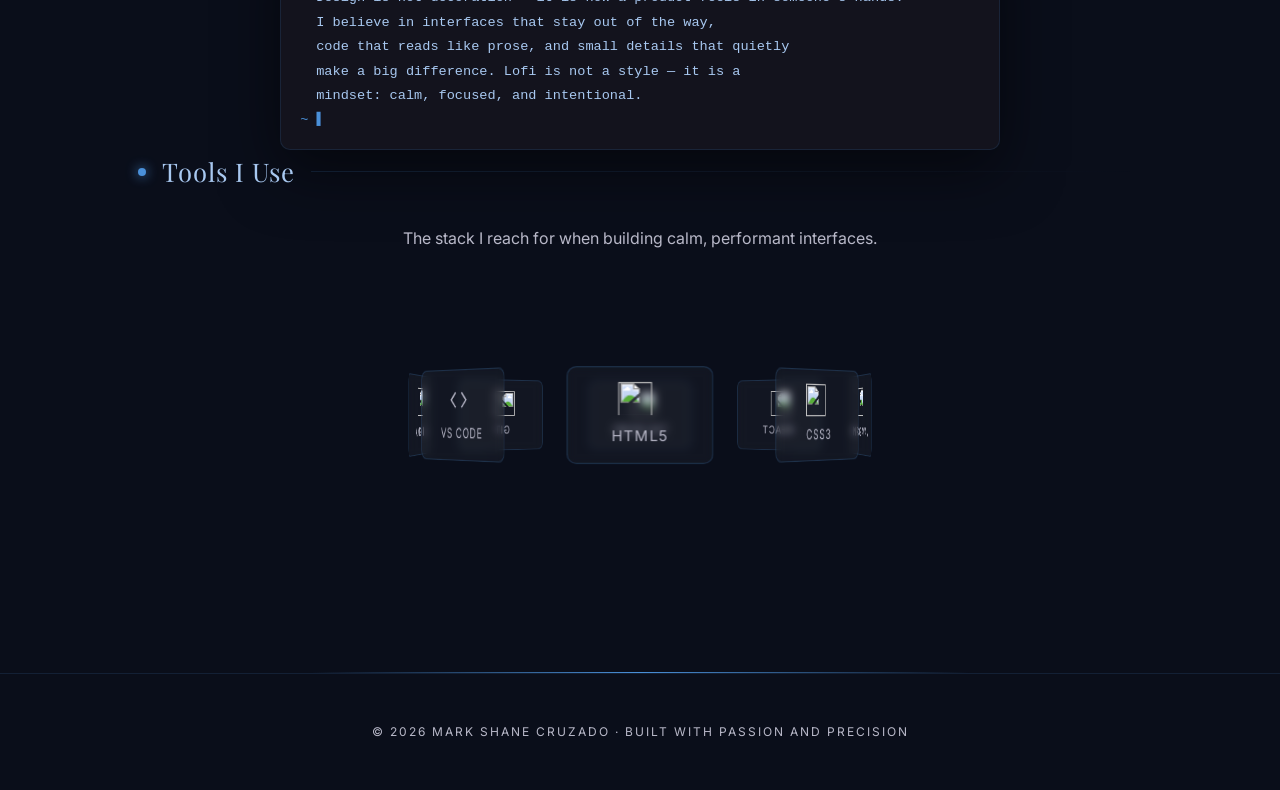
==== commit de7d9e1d: "update" ====
--- a/index.html
+++ b/index.html
@@ -149,7 +149,7 @@
   </main>
 
   <footer>
-    <p>© 2026 Mark Shane Cruzado · made with ☕ & lo-fi beats</p>
+    <p>© 2026 Mark Shane Cruzado · built with passion and precision</p>
   </footer>
   <script>
     const cursor = document.querySelector('.cursor');
